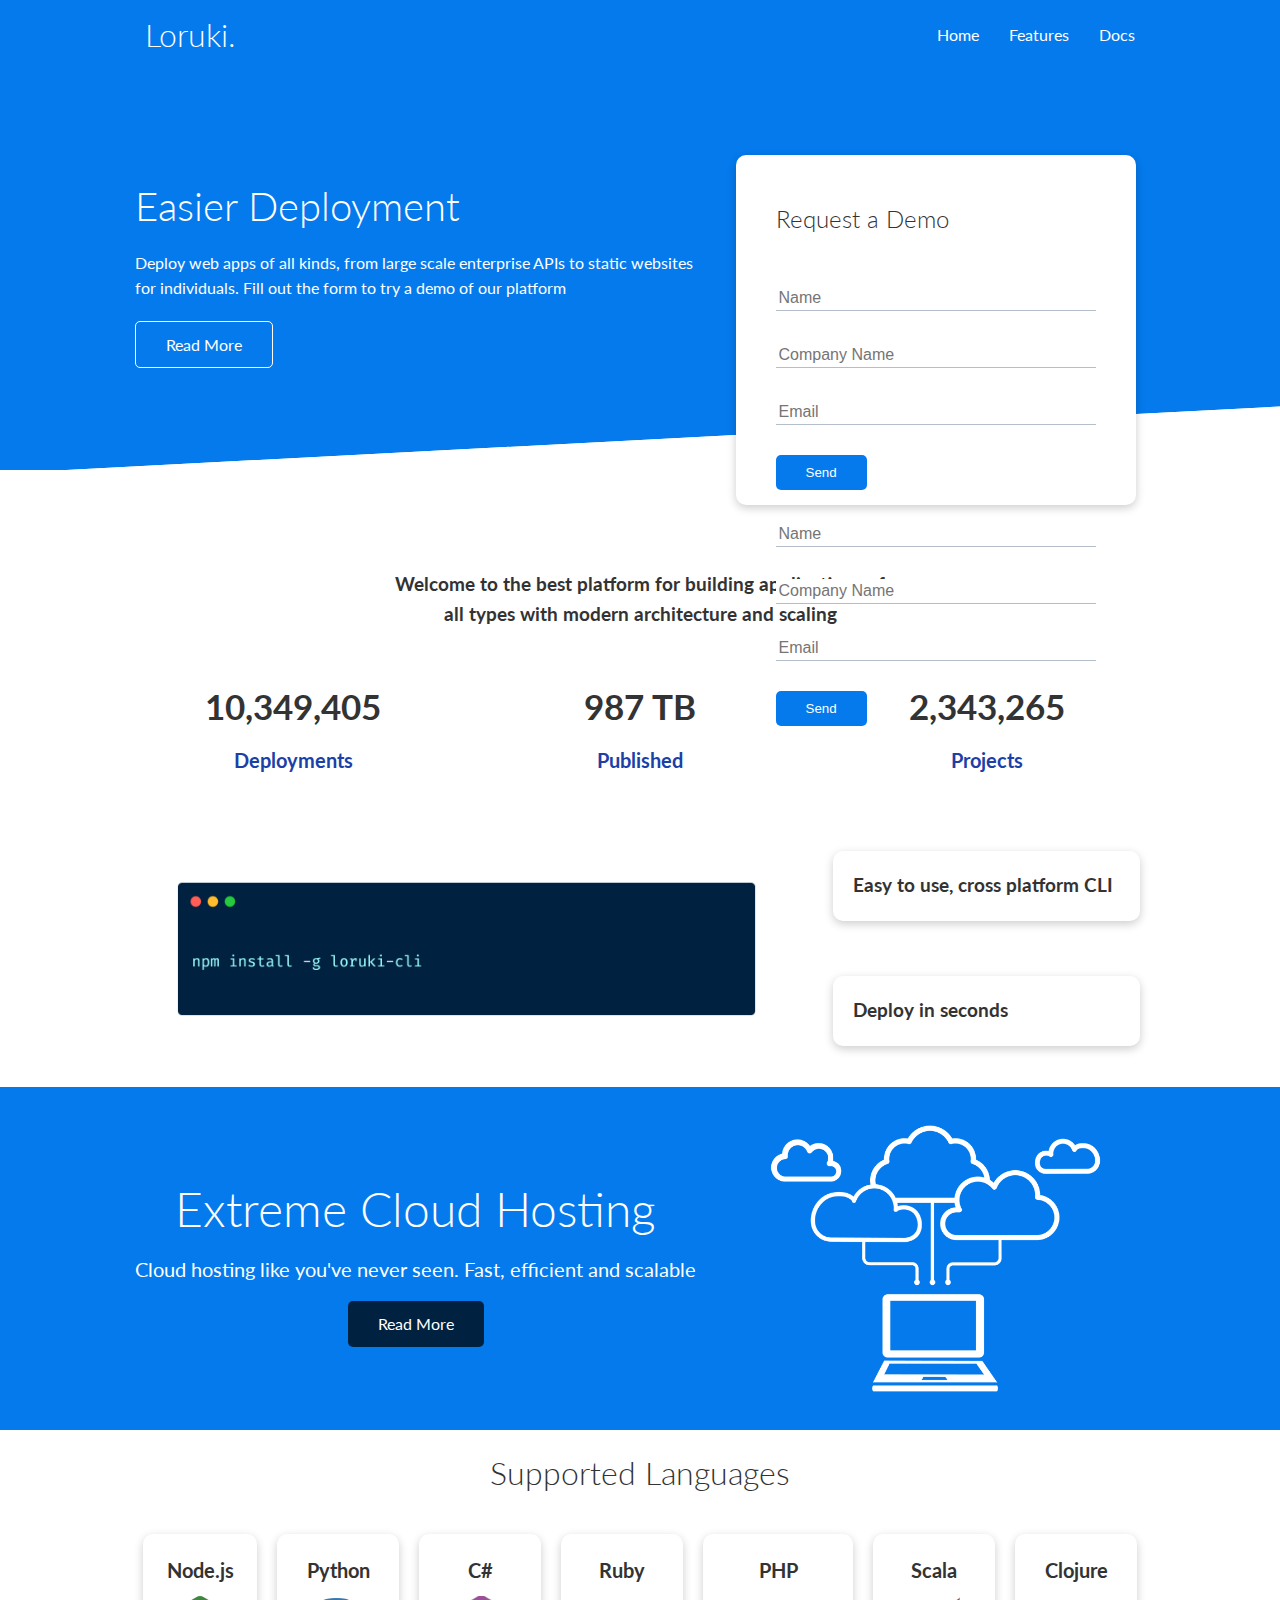
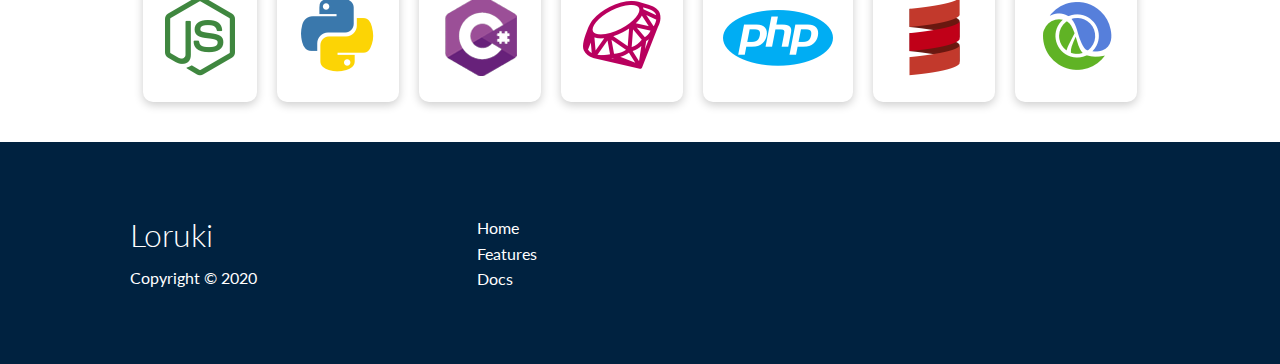
==== index.html @ fad448b0 "Initial commit" ====
<!DOCTYPE html>
<html lang="en">

<head>
    <meta charset="UTF-8">
    <meta name="viewport" content="width=device-width, initial-scale=1.0">
    <link rel="stylesheet" href="https://cdnjs.cloudflare.com/ajax/libs/font-awesome/5.15.1/css/all.min.css"
        integrity="sha512-+4zCK9k+qNFUR5X+cKL9EIR+ZOhtIloNl9GIKS57V1MyNsYpYcUrUeQc9vNfzsWfV28IaLL3i96P9sdNyeRssA=="
        crossorigin="anonymous" />
    <link rel="stylesheet" href="css/utility.css">
    <link rel="stylesheet" href="css/styles.css">
    <title>Loruki | Cloud Hosting For Everyone</title>
</head>

<body>
    <!-- Navbar -->
    <div class="navbar">
        <div class="container flex">
            <h1 class="logo"><a href="index.html">Loruki.</a></h1>
            <nav>
                <ul>
                    <li><a href="index.html">Home</a></li>
                    <li><a href="features.html">Features</a></li>
                    <li><a href="docs.html">Docs</a></li>
                </ul>
            </nav>
        </div>
    </div>

    <!-- Showcase -->
    <section class="showcase">
        <div class="container grid">
            <div class="showcase-text">
                <h1>Easier Deployment</h1>
                <p>Deploy web apps of all kinds, from large scale enterprise APIs to static websites for individuals.
                    Fill out the form to try a demo of our platform</p>
                <a href="features.html" class="btn btn-outline">Read More</a>
            </div>

            <div class="showcase-form card">
                <h2>Request a Demo</h2>
                <form name="contact" netlify-honeypot="bot-field" method="POST" data-netlify="true">
                    <input type="hidden" name="form-name" value="contact">
                    <p class="hidden">
                        <label>Don’t fill this out if you're human: <input name="bot-field" /></label>
                    </p>
                    <div class="form-control">
                        <input type="text" name="name" placeholder="Name" required>
                    </div>
                    <div class="form-control">
                        <input type="text" name="company" placeholder="Company Name" required>
                    </div>
                    <div class="form-control">
                        <input type="email" name="email" placeholder="Email" required>
                    </div>
                    <input type="submit" value="Send" class="btn btn-primary">
                </form>
                <form>
                    <div class="form-control">
                        <input type="text" name="name" placeholder="Name" required>
                    </div>
                    <div class="form-control">
                        <input type="text" name="company" placeholder="Company Name" required>
                    </div>
                    <div class="form-control">
                        <input type="email" name="email" placeholder="Email" required>
                    </div>
                    <input type="submit" value="Send" class="btn btn-primary">
                </form>
            </div>
        </div>
    </section>

    <!-- Stats -->
    <section class="stats">
        <div class="container">
            <h3 class="stats-heading text-center my-1">
                Welcome to the best platform for building applications of all types with modern architecture and scaling
            </h3>

            <div class="grid grid-3 text-center my-4">
                <div>
                    <i class="fas fa-server fa-3x"></i>
                    <h3>10,349,405</h3>
                    <p class="text-secondary">Deployments</p>
                </div>
                <div>
                    <i class="fas fa-upload fa-3x"></i>
                    <h3>987 TB</h3>
                    <p class="text-secondary">Published</p>
                </div>
                <div>
                    <i class="fas fa-project-diagram fa-3x"></i>
                    <h3>2,343,265</h3>
                    <p class="text-secondary">Projects</p>
                </div>
            </div>
        </div>
    </section>

    <!-- Cli -->
    <section class="cli">
        <div class="container grid">
            <img src="images/cli.png" alt="">
            <div class="card">
                <h3>Easy to use, cross platform CLI</h3>
            </div>
            <div class="card">
                <h3>Deploy in seconds</h3>
            </div>
        </div>
    </section>

    <!-- Cloud -->
    <section class="cloud bg-primary my-2 py-2">
        <div class="container grid">
            <div class="text-center">
                <h2 class="lg">Extreme Cloud Hosting</h2>
                <p class="lead my-1">Cloud hosting like you've never seen. Fast, efficient and scalable</p>
                <a href="features.html" class="btn btn-dark">Read More</a>
            </div>
            <img src="images/cloud.png" alt="">
        </div>
    </section>

    <!-- Languages -->
    <section class="languages">
        <h2 class="md text-center my-2">
            Supported Languages
        </h2>
        <div class="container flex">
            <div class="card">
                <h4>Node.js</h4>
                <img src="images/logos/node.png" alt="">
            </div>
            <div class="card">
                <h4>Python</h4>
                <img src="images/logos/python.png" alt="">
            </div>
            <div class="card">
                <h4>C#</h4>
                <img src="images/logos/csharp.png" alt="">
            </div>
            <div class="card">
                <h4>Ruby</h4>
                <img src="images/logos/ruby.png" alt="">
            </div>
            <div class="card">
                <h4>PHP</h4>
                <img src="images/logos/php.png" alt="">
            </div>
            <div class="card">
                <h4>Scala</h4>
                <img src="images/logos/scala.png" alt="">
            </div>
            <div class="card">
                <h4>Clojure</h4>
                <img src="images/logos/clojure.png" alt="">
            </div>
        </div>
    </section>

    <!-- Footer -->
    <footer class="footer bg-dark py-5">
        <div class="container grid grid-3">
            <div>
                <h1>Loruki
                </h1>
                <p>Copyright &copy; 2020</p>
            </div>
            <nav>
                <ul>
                    <li><a href="index.html">Home</a></li>
                    <li><a href="features.html">Features</a></li>
                    <li><a href="docs.html">Docs</a></li>
                </ul>
            </nav>
            <div class="social">
                <a href="#"><i class="fab fa-github fa-2x"></i></a>
                <a href="#"><i class="fab fa-facebook fa-2x"></i></a>
                <a href="#"><i class="fab fa-instagram fa-2x"></i></a>
                <a href="#"><i class="fab fa-twitter fa-2x"></i></a>
            </div>
        </div>
    </footer>
</body>

</html>
---- css/utility.css ----
.container {
    max-width: 1100px;
    margin: 0 auto;
    overflow: auto;
    padding: 0 40px;
}

.card {
    background-color: #fff;
    color: #333;
    border-radius: 10px;
    box-shadow: 0 3px 10px rgba(0, 0, 0, 0.2);
    padding: 20px;
    margin: 10px;
}

.btn {
    display: inline-block;
    padding: 10px 30px;
    cursor: pointer;
    background: var(--primary-color);
    color: #fff;
    border: none;
    border-radius: 5px;
}

.btn-outline {
    background-color: transparent;
    border: 1px #fff solid;
}

.btn:hover {
    transform: scale(0.98);
}

/* Backgrounds & colored buttons */
.bg-primary,
.btn-primary {
    background-color: var(--primary-color);
    color: #fff;
}

.bg-secondary,
.btn-secondary {
    background-color: var(--secondary-color);
    color: #fff;
}

.bg-dark,
.btn-dark {
    background-color: var(--dark-color);
    color: #fff;
}

.bg-light,
.btn-light {
    background-color: var(--light-color);
    color: #333;
}

.bg-primary a,
.btn-primary a,
.bg-secondary a,
.btn-secondary a,
.bg-dark a,
.btn-dark a {
    color: #fff;
}

/* Text colors */
.text-primary {
    color: var(--primary-color);
}

.text-secondary {
    color: var(--secondary-color);
}

.text-dark {
    color: var(--dark-color);
}

.text-light {
    color: var(--light-color);
}

/* Text sizes */
.lead {
    font-size: 20px;
}

.sm {
    font-size: 1rem;
}

.md {
    font-size: 2rem;
}

.lg {
    font-size: 3rem;
}

.xl {
    font-size: 4rem;
}

.text-center {
    text-align: center;
}

/* Alert */
.alert {
    background-color: var(--light-color);
    padding: 10px 20px;
    font-weight: bold;
    margin: 15px 0;
}

.alert i {
    margin-right: 10px;
}

.alert-success {
    background-color: var(--success-color);
    color: #fff;
}

.alert-error {
    background-color: var(--error-color);
    color: #fff;
}

.flex {
    display: flex;
    justify-content: center;
    align-items: center;
    height: 100%;
}

.grid {
    display: grid;
    grid-template-columns: repeat(2, 1fr);
    gap: 20px;
    justify-content: center;
    align-items: center;
    height: 100%;
}

.grid-3 {
    grid-template-columns: repeat(3, 1fr);
}

/* Margin */
.my-1 {
    margin: 1rem 0;
}

.my-2 {
    margin: 1.5rem 0;
}

.my-3 {
    margin: 2rem 0;
}

.my-4 {
    margin: 3rem 0;
}

.my-5 {
    margin: 4rem 0;
}

.m-1 {
    margin: 1rem;
}

.m-2 {
    margin: 1.5rem;
}

.m-3 {
    margin: 2rem;
}

.m-4 {
    margin: 3rem;
}

.m-5 {
    margin: 4rem;
}

/* Padding */
.py-1 {
    padding: 1rem 0;
}

.py-2 {
    padding: 1.5rem 0;
}

.py-3 {
    padding: 2rem 0;
}

.py-4 {
    padding: 3rem 0;
}

.py-5 {
    padding: 4rem 0;
}

.p-1 {
    padding: 1rem;
}

.p-2 {
    padding: 1.5rem;
}

.p-3 {
    padding: 2rem;
}

.p-4 {
    padding: 3rem;
}

.p-5 {
    padding: 4rem;
}
---- css/styles.css ----
@import url('https://fonts.googleapis.com/css2?family=Lato:wght@300&display=swap');

:root {
    --primary-color: #047aed;
    --secondary-color: #1c3fa8;
    --dark-color: #002240;
    --light-color: #f4f4f4;
    --success-color: #5cb85c;
    --error-color: #d9534f;
}

* {
    box-sizing: border-box;
    padding: 0;
    margin: 0;
}

body {
    font-family: 'Lato', sans-serif;
    color: #333;
    line-height: 1.6;
}

ul {
    list-style-type: none;
}

a {
    text-decoration: none;
    color: #333;
}

h1,
h2 {
    font-weight: 300;
    line-height: 1.2;
    margin: 10px 0;
}

p {
    margin: 10px 0;
}

img {
    width: 100%;
}

code,
pre {
    background: #333;
    color: #fff;
    padding: 10px;
}

.hidden {
    visibility: hidden;
    height: 0;
}

/* Navbar */
.navbar {
    background-color: var(--primary-color);
    color: #fff;
    height: 70px;
}

.navbar ul {
    display: flex;
}

.navbar a {
    color: #fff;
    padding: 10px;
    margin: 0 5px;
}

.navbar ul a:hover {
    border-bottom: 2px #fff solid;
}

.navbar .flex {
    justify-content: space-between;
}

/* Showcase */
.showcase {
    height: 400px;
    background-color: var(--primary-color);
    color: #fff;
    position: relative;
}

.showcase h1 {
    font-size: 40px;
}

.showcase p {
    margin: 20px 0;
}

.showcase .grid {
    overflow: visible;
    grid-template-columns: 55% auto;
    gap: 30px;
}

.showcase-text {
    animation: slideInFromLeft 1s ease-in;
}

.showcase-form {
    position: relative;
    top: 60px;
    height: 350px;
    width: 400px;
    padding: 40px;
    z-index: 100;
    justify-self: flex-end;
    animation: slideInFromRight 1s ease-in;
}

.showcase-form .form-control {
    margin: 30px 0;
}

.showcase-form input[type='text'],
.showcase-form input[type='email'] {
    border: 0;
    border-bottom: 1px solid #b4becb;
    width: 100%;
    padding: 3px;
    font-size: 16px;
}

.showcase-form input:focus {
    outline: none;
}

.showcase::before,
.showcase::after {
    content: '';
    position: absolute;
    height: 100px;
    bottom: -70px;
    right: 0;
    left: 0;
    background: #fff;
    transform: skewY(-3deg);
    -webkit-transform: skewY(-3deg);
    -moz-transform: skewY(-3deg);
    -ms-transform: skewY(-3deg);
}

/* Stats */
.stats {
    padding-top: 100px;
    animation: slideInFromBottom 1s ease-in;
}

.stats-heading {
    max-width: 500px;
    margin: auto;
}

.stats .grid h3 {
    font-size: 35px;
}

.stats .grid p {
    font-size: 20px;
    font-weight: bold;
}

/* Cli */
.cli .grid {
    grid-template-columns: repeat(3, 1fr);
    grid-template-rows: repeat(2, 1fr);
}

.cli .grid>*:first-child {
    grid-column: 1 / span 2;
    grid-row: 1 / span 2;
}

/* Cloud */
.cloud .grid {
    grid-template-columns: 4fr 3fr;
}

/* Languages */

.languages .flex {
    flex-wrap: wrap;
}

.languages .card {
    text-align: center;
    margin: 18px 10px 40px;
    transition: transform 0.2s ease-in;
}

.languages .card h4 {
    font-size: 20px;
    margin-bottom: 10px;
}

.languages .card:hover {
    transform: translateY(-15px);
}

/* Features */
.features-head img,
.docs-head img {
    width: 200px;
    justify-self: flex-end;
}

.features-sub-head img {
    width: 300px;
    justify-self: flex-end;
}

.features-main .card>i {
    margin-right: 20px;
}

.features-main .grid {
    padding: 30px;
}

.features-main .grid>*:first-child {
    grid-column: 1 / span 3;
}

.features-main .grid>*:nth-child(2) {
    grid-column: 1 / span 2;
}

/* Docs */
.docs-main h3 {
    margin: 20px 0;
}

.docs-main .grid {
    grid-template-columns: 1fr 2fr;
    align-items: flex-start;
}

.docs-main nav li {
    font-size: 17px;
    padding-bottom: 5px;
    margin-bottom: 5px;
    border-bottom: 1px #ccc solid;
}

.docs-main a:hover {
    font-weight: bold;
}

/* Footer */
.footer .social a {
    margin: 0 10px;
}

.fa-github:hover {
    color: #000000;
}

.fa-facebook:hover {
    color: #1773EA;
}

.fa-instagram:hover {
    color: #B32E87;
}

.fa-twitter:hover {
    color: #1C9CEA;
}

/* Animations */
@keyframes slideInFromLeft {
    0% {
        transform: translateX(-100%);
    }

    100% {
        transform: translateX(0);
    }
}

@keyframes slideInFromRight {
    0% {
        transform: translateX(100%);
    }

    100% {
        transform: translateX(0);
    }
}

@keyframes slideInFromTop {
    0% {
        transform: translateY(-100%);
    }

    100% {
        transform: translateX(0);
    }
}

@keyframes slideInFromBottom {
    0% {
        transform: translateY(100%);
    }

    100% {
        transform: translateX(0);
    }
}

@media (max-width: 1000px) {

    .showcase-form {
        width: 340px;
    }
}

/* Tablets and under */
@media (max-width: 768px) {

    .grid,
    .showcase .grid,
    .stats .grid,
    .cli .grid,
    .cloud .grid,
    .features-main .grid,
    .docs-main .grid {
        grid-template-columns: 1fr;
        grid-template-rows: 1fr;
    }

    .showcase {
        height: auto;
    }

    .showcase-text {
        text-align: center;
        margin-top: 40px;
        animation: slideInFromTop 1s ease-in;
    }

    .showcase-form {
        justify-self: center;
        margin: auto;
        animation: slideInFromBottom 1s ease-in;
    }

    .cli .grid>*:first-child {
        grid-column: 1;
        grid-row: 1;
    }

    .features-head,
    .features-sub-head,
    .docs-head {
        text-align: center;
    }

    .features-head img,
    .features-sub-head img,
    .docs-head img {
        justify-self: center;
    }

    .features-main .grid>*:first-child,
    .features-main .grid>*:nth-child(2) {
        grid-column: 1;
    }
}

/* Mobile */
@media (max-width: 500px) {
    .navbar {
        height: 110px;
    }

    .navbar .flex {
        flex-direction: column;
    }

    .navbar ul {
        padding: 10px;
        background-color: rgba(0, 0, 0, 0.1);
    }

    .showcase-form {
        width: 300px;
    }
}
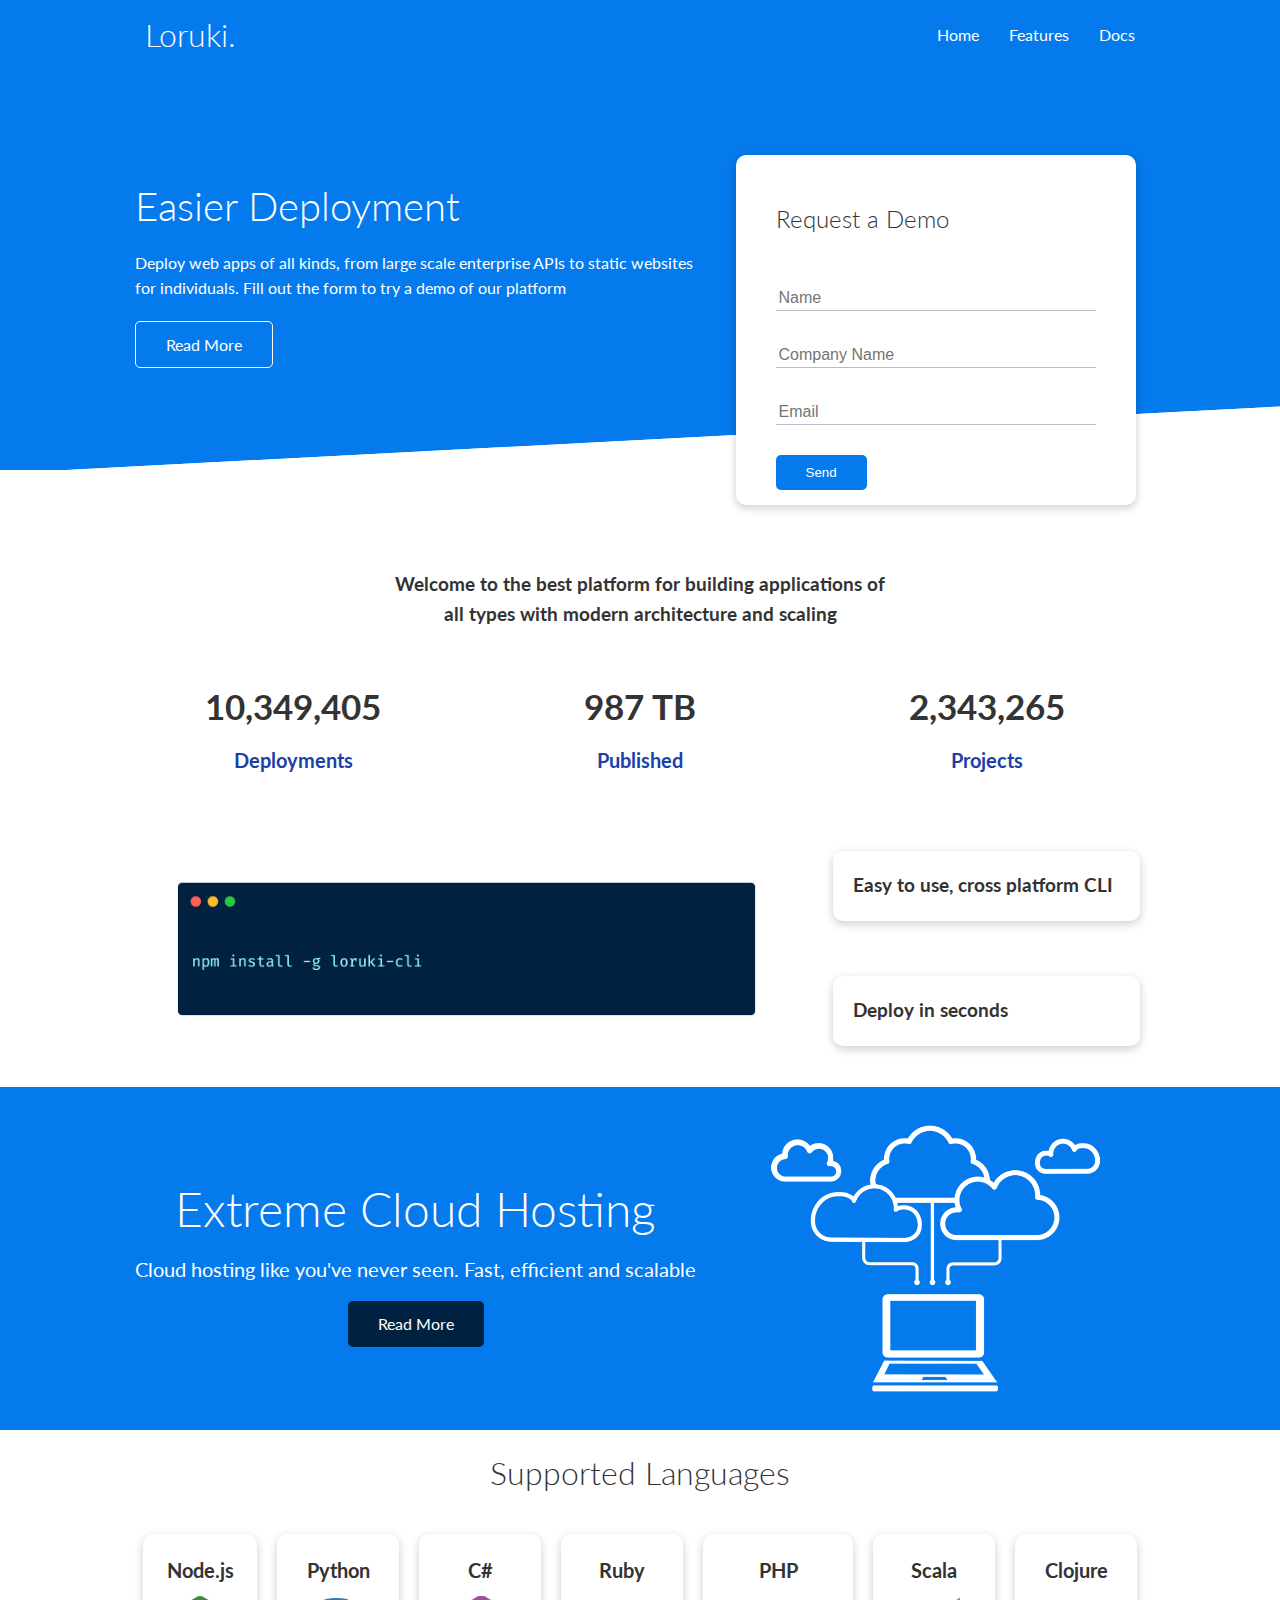
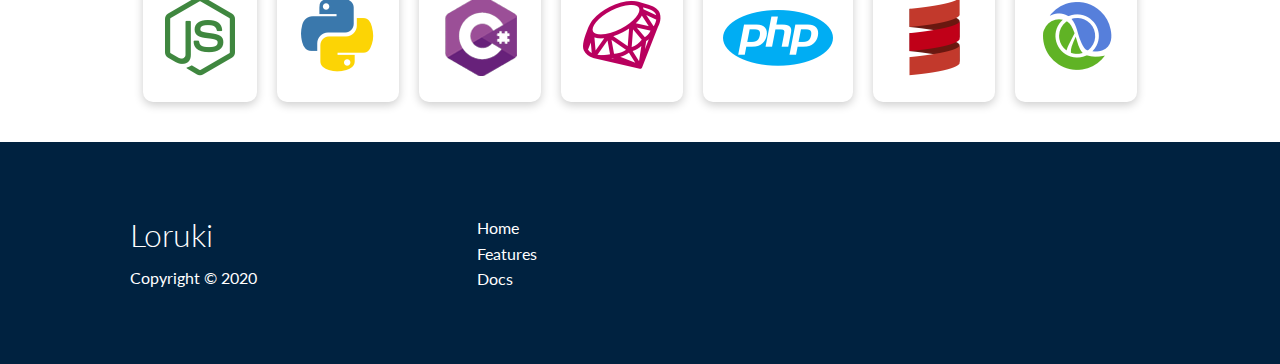
==== commit f135a1d0: "there was an additional unwanted form on the home page and i removed it" ====
--- a/index.html
+++ b/index.html
@@ -44,18 +44,6 @@
                     <p class="hidden">
                         <label>Don’t fill this out if you're human: <input name="bot-field" /></label>
                     </p>
-                    <div class="form-control">
-                        <input type="text" name="name" placeholder="Name" required>
-                    </div>
-                    <div class="form-control">
-                        <input type="text" name="company" placeholder="Company Name" required>
-                    </div>
-                    <div class="form-control">
-                        <input type="email" name="email" placeholder="Email" required>
-                    </div>
-                    <input type="submit" value="Send" class="btn btn-primary">
-                </form>
-                <form>
                     <div class="form-control">
                         <input type="text" name="name" placeholder="Name" required>
                     </div>
